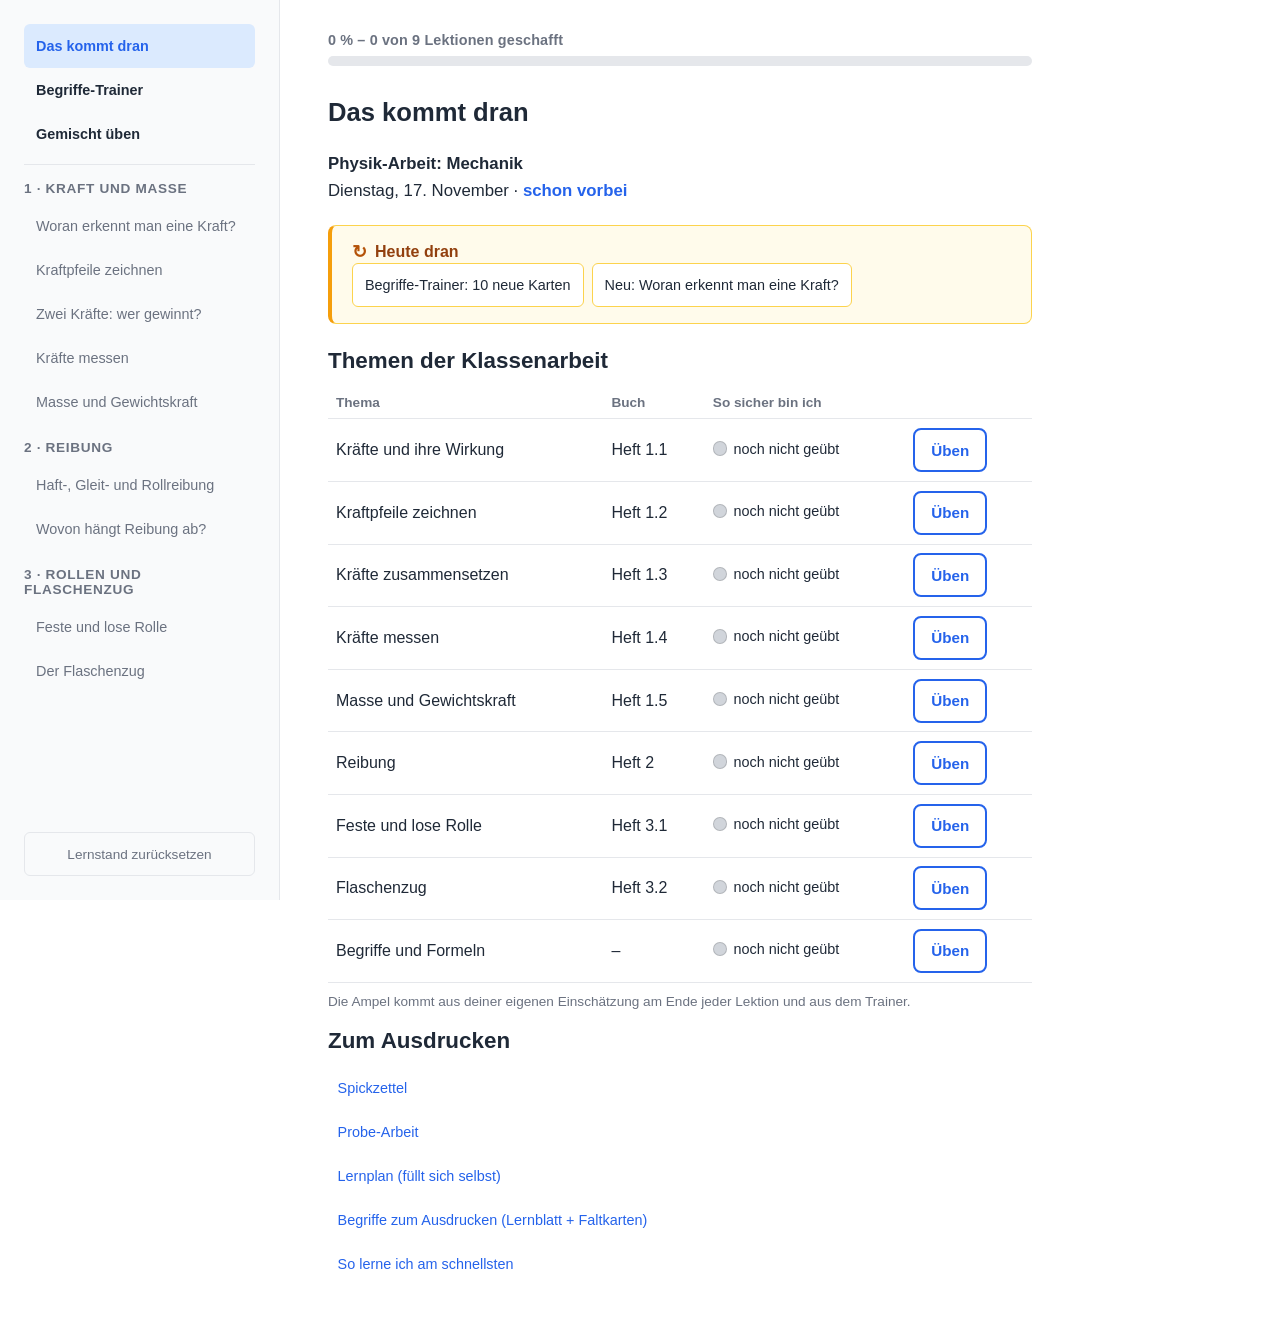
==== index.html @ 114d1ab0 "Lernpaket Physik-Arbeit Mechanik (Kräfte, Reibung, Rollen, Flaschenzug) Co-Authored-By: Claude Opus " ====
<!DOCTYPE html>
<html lang="de">
<head>
  <meta charset="UTF-8">
  <meta name="viewport" content="width=device-width, initial-scale=1.0">
  <title>Physik-Arbeit: Mechanik</title>
  <link rel="stylesheet" href="css/style.css?v=2">
</head>
<body>
  <button class="menu-toggle" id="menu-toggle" aria-label="Menü">&#9776;</button>
  <aside id="sidebar">
    <div id="nav"></div>
    <button id="reset-progress">Lernstand zurücksetzen</button>
  </aside>
  <main id="content">
    <div id="progress-section">
      <div id="progress-label"></div>
      <div id="progress-bar-container"><div id="progress-bar"></div></div>
    </div>
    <div id="lesson-container"></div>
  </main>
  <script src="js/ka-daten.js?v=2"></script>
  <script src="js/progress.js?v=2"></script>
  <script src="js/exercises.js?v=2"></script>
  <script src="js/trainer.js?v=2"></script>
  <script src="js/renderer.js?v=2"></script>
  <script src="js/cards.js?v=2"></script>
  <script src="js/sims.js?v=2"></script>
  <script src="js/lessons-kraft.js?v=2"></script>
  <script src="js/lessons-reibung.js?v=2"></script>
  <script src="js/lessons-rollen.js?v=2"></script>
  <script src="js/app.js?v=2"></script>
</body>
</html>
---- css/style.css ----
/* === CSS-Variablen === */
:root {
  --accent: #2563EB;
  --accent-light: #DBEAFE;
  --success: #16A34A;
  --error: #DC2626;
  --text: #1F2937;
  --text-light: #6B7280;
  --bg: #FFFFFF;
  --sidebar-bg: #F9FAFB;
  --border: #E5E7EB;
  --sidebar-width: 280px;
  --signal-high: #16A34A;
  --signal-low: #9CA3AF;
  --signal-carry: #F59E0B;
  --signal-active: #2563EB;
  --tap-min: 44px; /* Mindesthöhe für alles, was man antippt (iPad) */
}

/* === Reset === */
*,
*::before,
*::after {
  box-sizing: border-box;
  margin: 0;
  padding: 0;
}

/* === Body: CSS Grid Layout === */
body {
  display: grid;
  grid-template-columns: var(--sidebar-width) 1fr;
  min-height: 100vh;
  font-family: -apple-system, BlinkMacSystemFont, "Segoe UI", Roboto,
    "Helvetica Neue", Arial, sans-serif;
  color: var(--text);
  background: var(--bg);
}

/* === Sidebar === */
#sidebar {
  display: flex;
  flex-direction: column;
  background: var(--sidebar-bg);
  border-right: 1px solid var(--border);
  padding: 1.5rem;
  position: sticky;
  top: 0;
  height: 100vh;
  overflow-y: auto;
}

#sidebar h2 {
  font-size: 1.1rem;
  color: var(--accent);
  margin-bottom: 1.25rem;
  letter-spacing: 0.02em;
}

#sidebar h3 {
  font-size: 0.85rem;
  color: var(--text-light);
  text-transform: uppercase;
  letter-spacing: 0.05em;
  margin-bottom: 0.5rem;
  margin-top: 1rem;
}

#sidebar ul {
  list-style: none;
}

#sidebar li {
  padding: 0.5rem 0.75rem;
  border-radius: 6px;
  cursor: pointer;
  font-size: 0.9rem;
  color: var(--text);
  transition: background 0.15s ease;
}

#sidebar li:hover {
  background: var(--accent-light);
}

#sidebar li.active {
  background: var(--accent-light);
  color: var(--accent);
  font-weight: 600;
}

#sidebar li.completed {
  color: var(--success);
}

#sidebar li.in-progress {
  color: var(--text);
}

#sidebar li.not-started {
  color: var(--text-light);
}

/* Reset-Button: wird durch flex + margin-top:auto nach unten gedrückt */
#reset-progress {
  margin-top: auto;
  padding: 0.6rem 1rem;
  background: none;
  border: 1px solid var(--border);
  border-radius: 6px;
  color: var(--text-light);
  font-size: 0.85rem;
  cursor: pointer;
  transition: background 0.15s ease, color 0.15s ease;
}

#reset-progress:hover {
  background: var(--error);
  color: #fff;
  border-color: var(--error);
}

/* === Hauptinhalt === */
#content {
  padding: 2rem 3rem;
  max-width: 800px;
  min-width: 0; /* Grid-Spalte darf schmaler werden als ihr Inhalt (Handy) */
}

/* === Fortschrittsbalken === */
#progress-section {
  margin-bottom: 2rem;
}

#progress-label {
  font-size: 0.9rem;
  font-weight: 600;
  color: var(--text-light);
  margin-bottom: 0.5rem;
  letter-spacing: 0.01em;
}

#progress-bar-container {
  height: 10px;
  background: #E5E7EB;
  border-radius: 5px;
  overflow: hidden;
}

#progress-bar {
  height: 100%;
  background: var(--accent);
  border-radius: 5px;
  width: 0%;
  transition: width 0.4s ease;
}

/* === Spaced Repetition: "Heute faellig"-Sektion === */
#review-due {
  margin-bottom: 2rem;
}

.review-due-card {
  border: 1px solid #FCD34D;
  background: #FFFBEB;
  border-left: 4px solid #F59E0B;
  border-radius: 8px;
  padding: 1rem 1.25rem;
}

.review-due-head {
  font-size: 1rem;
  font-weight: 700;
  color: #92400E;
  display: flex;
  align-items: center;
  gap: 0.5rem;
}

.review-due-icon {
  display: inline-block;
  font-size: 1.1rem;
  color: #B45309;
}

.review-due-hint {
  font-size: 0.85rem;
  color: var(--text-light);
  margin: 0.4rem 0 0.8rem;
}

.review-due-list {
  display: flex;
  flex-wrap: wrap;
  gap: 0.5rem;
}

.review-due-btn {
  background: var(--bg);
  border: 1px solid #FCD34D;
  border-radius: 6px;
  padding: 0.5rem 0.75rem;
  font-size: 0.9rem;
  color: var(--text);
  cursor: pointer;
  text-align: left;
  transition: background 0.15s ease, border-color 0.15s ease;
  /* Touch-freundliche Mindesthoehe */
  min-height: 44px;
}

.review-due-btn:hover {
  background: #FEF3C7;
  border-color: #F59E0B;
}

/* Sidebar-Badge an faelliger Lektion */
.review-badge {
  margin-left: 0.4rem;
  font-size: 0.85rem;
  color: #B45309;
  font-weight: 700;
}

/* === Selbst-Check nach Lektionsabschluss (Assessment-Prompt) === */
.self-check {
  margin-top: 2rem;
  padding: 1.25rem;
  border: 1px solid var(--border);
  border-left: 4px solid var(--accent);
  border-radius: 8px;
  background: var(--accent-light);
}

.self-check-head {
  font-size: 1.05rem;
  font-weight: 700;
  color: var(--text);
}

.self-check-hint {
  font-size: 0.85rem;
  color: var(--text-light);
  margin: 0.4rem 0 1rem;
}

.self-check-btns {
  display: flex;
  flex-wrap: wrap;
  gap: 0.6rem;
}

.self-check-btn {
  flex: 1 1 140px;
  display: flex;
  flex-direction: column;
  align-items: center;
  gap: 0.15rem;
  padding: 0.7rem 0.5rem;
  border: 2px solid var(--border);
  border-radius: 8px;
  background: var(--bg);
  cursor: pointer;
  transition: border-color 0.15s ease, background 0.15s ease, transform 0.05s ease;
  /* Touch-freundlich */
  min-height: 56px;
}

.self-check-btn:hover { transform: translateY(-1px); }
.self-check-btn:active { transform: translateY(0); }

.sc-label { font-weight: 700; font-size: 0.95rem; color: var(--text); }
.sc-sub { font-size: 0.75rem; color: var(--text-light); }

.self-check-low:hover { border-color: #DC2626; background: #FEF2F2; }
.self-check-medium:hover { border-color: #F59E0B; background: #FFFBEB; }
.self-check-high:hover { border-color: var(--success); background: #F0FDF4; }

.self-check-done {
  font-size: 0.95rem;
  font-weight: 600;
  color: var(--success);
}

/* === Übungs-Header (Übung X von Y) === */
.exercise-header {
  font-size: 0.9rem;
  font-weight: 600;
  color: var(--text-light);
  margin-top: 2rem;
  margin-bottom: 0.75rem;
  padding-bottom: 0.5rem;
  border-bottom: 1px solid var(--border);
  letter-spacing: 0.02em;
  transition: color 0.3s ease;
}

.exercise-header:first-of-type {
  margin-top: 0.5rem;
}

.exercise-header.completed {
  color: var(--success);
}

.exercise-header.completed::after {
  content: ' ✓';
  font-weight: 700;
}

/* === Typografie === */
h1 {
  font-size: 1.8rem;
  margin-bottom: 1rem;
  color: var(--text);
}

h2 {
  font-size: 1.4rem;
  margin-bottom: 0.75rem;
  color: var(--text);
}

h3 {
  font-size: 1.1rem;
  margin-bottom: 0.5rem;
  color: var(--text);
}

p {
  line-height: 1.6;
  margin-bottom: 1rem;
  color: var(--text);
}

/* === Phase Tabs === */
.phase-tabs {
  display: flex;
  gap: 0;
  border-bottom: 2px solid var(--border);
  margin-bottom: 1.5rem;
}

.phase-tab {
  padding: 0.75rem 1.5rem;
  border: none;
  background: none;
  cursor: pointer;
  font-size: 0.95rem;
  color: var(--text-light);
  border-bottom: 2px solid transparent;
  margin-bottom: -2px;
  transition: all 0.2s;
}

.phase-tab:hover {
  color: var(--text);
}

.phase-tab.active {
  color: var(--accent);
  border-bottom-color: var(--accent);
  font-weight: 600;
}

/* === Phasen === */
.phase {
  display: none;
  animation: fadeIn 0.3s ease;
}

.phase.active {
  display: block;
}

@keyframes fadeIn {
  from { opacity: 0; transform: translateY(5px); }
  to { opacity: 1; transform: translateY(0); }
}

/* === Beispiel-Schritte === */
.example-step {
  background: var(--sidebar-bg);
  border: 1px solid var(--border);
  border-radius: 8px;
  margin-bottom: 0.75rem;
  overflow: hidden;
}

.example-step summary {
  padding: 0.75rem 1rem;
  cursor: pointer;
  font-weight: 600;
  color: var(--text);
  list-style: none;
}

.example-step summary::before {
  content: '▶ ';
  font-size: 0.7rem;
  margin-right: 0.5rem;
  transition: transform 0.2s;
  display: inline-block;
}

.example-step[open] summary::before {
  transform: rotate(90deg);
}

.step-content {
  padding: 0.75rem 1rem;
  border-top: 1px solid var(--border);
}

/* === Lektion Titel === */
#lesson-container h1 {
  margin-bottom: 1.5rem;
  font-size: 1.6rem;
}

/* === Uebungen allgemein === */
.exercise-question {
  font-weight: 600;
  margin-bottom: 1rem;
  font-size: 1.05rem;
}

.exercise-feedback {
  margin-top: 1rem;
  padding: 0.75rem 1rem;
  border-radius: 8px;
  font-size: 0.9rem;
}

.exercise-feedback.correct {
  background: #DCFCE7;
  color: #166534;
  border: 1px solid #BBF7D0;
}

.exercise-feedback.incorrect {
  background: #FEF2F2;
  color: #991B1B;
  border: 1px solid #FECACA;
}

/* === Multiple Choice === */
.mc-options {
  display: flex;
  flex-direction: column;
  gap: 0.5rem;
}

.mc-option {
  padding: 0.75rem 1rem;
  border: 2px solid var(--border);
  border-radius: 8px;
  background: white;
  cursor: pointer;
  text-align: left;
  font-size: 0.95rem;
  transition: all 0.2s;
}

.mc-option:hover:not(:disabled) {
  border-color: var(--accent);
  background: var(--accent-light);
}

.mc-option.correct {
  border-color: var(--success);
  background: #DCFCE7;
  color: #166534;
}

.mc-option.incorrect {
  border-color: var(--error);
  background: #FEF2F2;
  color: #991B1B;
}

.mc-option:disabled {
  cursor: not-allowed;
  opacity: 0.7;
}

.exercise-check-btn {
  margin-top: 1rem;
  padding: 0.6rem 1.5rem;
  background: var(--accent);
  color: white;
  border: none;
  border-radius: 6px;
  cursor: pointer;
  font-size: 0.95rem;
  transition: background 0.2s;
}

.exercise-check-btn:hover {
  background: #1D4ED8;
}

.exercise-check-btn:disabled {
  background: var(--text-light);
  cursor: not-allowed;
}

/* === Zuordnung === */
.matching-area {
  display: grid;
  grid-template-columns: 1fr 1fr;
  gap: 2rem;
  margin: 1rem 0;
}

.match-item {
  padding: 0.75rem 1rem;
  border: 2px solid var(--border);
  border-radius: 8px;
  cursor: pointer;
  text-align: center;
  margin-bottom: 0.5rem;
  transition: all 0.2s;
  user-select: none;
}

.match-item:hover {
  border-color: var(--accent);
}

.match-item.selected {
  border-color: var(--accent);
  background: var(--accent-light);
  box-shadow: 0 0 0 2px var(--accent-light);
}

.match-item.matched {
  opacity: 0.9;
  color: white;
  font-weight: 600;
}

/* === Responsive: Tablet (< 1024px) === */
@media (max-width: 1024px) {
  body {
    grid-template-columns: 1fr;
  }

  #sidebar {
    position: fixed;
    /* Feste Breite noetig, weil die Grid-Spalte hier wegfaellt. Verstecken per
       transform: translateX(-100%) verdeckt IMMER exakt die eigene Breite -
       robuster als ein fester left-Wert (sonst lugt die Sidebar ueber den Inhalt). */
    width: var(--sidebar-width);
    left: 0;
    top: 0;
    z-index: 100;
    transform: translateX(-100%);
    transition: transform 0.3s;
    box-shadow: none;
  }

  #sidebar.open {
    transform: translateX(0);
    box-shadow: 2px 0 10px rgba(0,0,0,0.1);
  }

  #content {
    padding: 1rem 1.5rem;
  }

  /* Fortschritts-Label nicht unter den fixen Hamburger schieben */
  #progress-label {
    padding-left: 52px;
    min-height: 32px;
  }

  /* Hamburger Button */
  .menu-toggle {
    display: block;
  }
}

@media (min-width: 1025px) {
  .menu-toggle {
    display: none;
  }
}

.menu-toggle {
  position: fixed;
  top: 1rem;
  left: 1rem;
  z-index: 101;
  background: var(--accent);
  color: white;
  border: none;
  border-radius: 6px;
  width: 44px;
  height: 44px;
  font-size: 1.2rem;
  cursor: pointer;
  /* display wird allein ueber die Media-Queries gesteuert (<=1024 block, >=1025 none).
     Kein display hier, sonst ueberschreibt diese spaeter stehende Regel die Query. */
}

.tip-box {
  background: #EFF6FF;
  border-left: 4px solid var(--accent);
  border-radius: 0 8px 8px 0;
  padding: 1rem 1.25rem;
  margin: 1.25rem 0;
}

.tip-box strong {
  color: var(--accent);
}

.warning-box {
  background: #FEF3C7;
  border-left: 4px solid #F59E0B;
  border-radius: 0 8px 8px 0;
  padding: 1rem 1.25rem;
  margin: 1.25rem 0;
}

.warning-box strong {
  color: #92400E;
}

.analogy-box {
  background: linear-gradient(135deg, #F0FDF4, #DCFCE7);
  border: 1px solid #BBF7D0;
  border-radius: 12px;
  padding: 1.25rem 1.5rem;
  margin: 1.25rem 0;
}

.analogy-box::before {
  content: '💡';
  font-size: 1.3rem;
  margin-right: 0.5rem;
}

/* === Ordering Exercise (Reihenfolge sortieren) === */
.exercise-ordering .ordering-list {
  list-style: none;
  padding: 0;
  margin: 1rem 0;
  counter-reset: ordering-counter;
}

.exercise-ordering .ordering-item {
  counter-increment: ordering-counter;
  display: flex;
  align-items: center;
  justify-content: space-between;
  padding: 0.75rem 1rem;
  border: 2px solid var(--border);
  border-radius: 8px;
  margin-bottom: 0.5rem;
  background: white;
  gap: 1rem;
  transition: border-color 0.15s, background 0.15s;
}

.exercise-ordering .ordering-item::before {
  content: counter(ordering-counter) ".";
  font-weight: 600;
  color: var(--text-light);
  min-width: 1.5rem;
  flex-shrink: 0;
}

.exercise-ordering .ordering-item:hover {
  border-color: var(--accent);
  background: var(--accent-light);
}

.exercise-ordering .ordering-text {
  flex: 1;
  font-size: 0.95rem;
  line-height: 1.4;
}

.exercise-ordering .ordering-buttons {
  display: flex;
  gap: 0.25rem;
  flex-shrink: 0;
}

.exercise-ordering .ordering-btn {
  width: 44px;
  height: 44px;
  border: 1px solid var(--border);
  border-radius: 6px;
  background: var(--sidebar-bg);
  cursor: pointer;
  font-size: 1.2rem;
  font-weight: bold;
  color: var(--text);
  transition: all 0.15s;
  display: inline-flex;
  align-items: center;
  justify-content: center;
}

.exercise-ordering .ordering-btn:hover:not(:disabled) {
  background: var(--accent);
  border-color: var(--accent);
  color: white;
}

.exercise-ordering .ordering-btn:disabled {
  opacity: 0.3;
  cursor: not-allowed;
}

/* Print-Stylesheet (für späteren AB-Export) */
@media print {
  .phase-tabs,
#sidebar,
#progress-section,
.menu-toggle {
    display: none !important;
  }
  .phase {
    display: block !important;
    page-break-before: always;
  }
  
}

/* =====================================================================
   Ergänzungen für Übungstypen und Boxen
   ===================================================================== */

/* why-context (amber) -- Motivation/Praxisbezug */
.why-context {
  background: #FFF1F2;
  border-left: 4px solid #FECDD3;
  padding: 0.85rem 1rem;
  border-radius: 8px;
  margin: 1rem 0;
}

/* Intro-Text ueber den Uebungen */
.exercises-intro {
  background: var(--accent-light);
  border-radius: 8px;
  padding: 0.85rem 1rem;
  margin-bottom: 1.25rem;
  font-size: 0.95rem;
}

/* neutrales Feedback (z.B. Loesung gezeigt) */
.exercise-feedback.neutral {
  background: #F3F4F6;
  color: #374151;
  border: 1px solid #E5E7EB;
}

/* "Loesung zeigen"-Button: dezent,
sekundaer */
.exercise-solve-btn {
  margin-top: 1rem;
  margin-left: 0.5rem;
  padding: 0.6rem 1.2rem;
  background: #fff;
  color: var(--accent);
  border: 1px solid var(--accent);
  border-radius: 6px;
  cursor: pointer;
  font-size: 0.95rem;
}
.exercise-solve-btn:hover { background: var(--accent-light); }

/* ---------------- Fill-in-blank (Lueckentext) ---------------- */
.exercise-fill .fill-text {
  font-size: 1.05rem;
  line-height: 2.4;
}
.fill-input {
  display: inline-block;
  min-width: 90px;
  padding: 0.3rem 0.5rem;
  margin: 0 2px;
  border: 2px solid var(--border);
  border-radius: 6px;
  font-size: 1rem;
  font-family: inherit;
  background: #fff;
}
.fill-input:focus { outline: none; border-color: var(--accent); }
.fill-input.correct { border-color: var(--success); background: #DCFCE7; }
.fill-input.incorrect { border-color: var(--error); background: #FEF2F2; }
.fill-input.revealed { border-color: #F59E0B; background: #FFFBEB; }
.fill-btn-row { display: flex; flex-wrap: wrap; gap: 0; align-items: center; }
.vocab-card {
  background: var(--sidebar-bg);
  border: 1px solid var(--border);
  border-radius: 12px;
  padding: 1.5rem;
  text-align: center;
}
.vocab-prompt {
  font-size: 1.5rem;
  font-weight: 600;
  color: var(--text);
  margin-bottom: 0.5rem;
}
.vocab-hint {
  font-size: 0.9rem;
  color: var(--text-light);
  margin-bottom: 1rem;
}
.vocab-input {
  width: 100%;
  max-width: 320px;
  padding: 0.7rem 0.9rem;
  font-size: 1.1rem;
  text-align: center;
  border: 2px solid var(--border);
  border-radius: 8px;
  font-family: inherit;
  margin: 0.5rem 0 1rem;
}
.vocab-input:focus { outline: none; border-color: var(--accent); }
.vocab-input.correct { border-color: var(--success); background: #DCFCE7; }
.vocab-input.incorrect { border-color: var(--error); background: #FEF2F2; }
.vocab-card .exercise-check-btn { margin-top: 0.25rem; min-height: 44px; }
.vocab-next { background: var(--success); }
.vocab-next:hover { background: #15803D; }
.vocab-done { font-size: 1.05rem; line-height: 1.6; }

/* ---------------- Listening ---------------- */
.listening-controls { display: flex; gap: 0.75rem; flex-wrap: wrap; margin: 0.5rem 0 1rem; }
.listening-play-btn,
.listening-slow-btn {
  padding: 0.7rem 1.4rem;
  min-height: 44px;
  border: none;
  border-radius: 8px;
  font-size: 1rem;
  cursor: pointer;
}
.listening-play-btn { background: var(--accent); color: #fff; }
.listening-play-btn:hover { background: #1D4ED8; }
.listening-slow-btn { background: var(--accent-light); color: var(--accent); }
.listening-slow-btn:hover { background: #BFDBFE; }
.listening-question { margin-top: 0.5rem; }
.listening-transcript {
  margin-top: 1rem;
  background: var(--sidebar-bg);
  border: 1px solid var(--border);
  border-radius: 8px;
  padding: 0.5rem 1rem;
}
.listening-transcript summary { cursor: pointer; color: var(--text-light); font-size: 0.9rem; }
.listening-transcript-text { margin-top: 0.5rem; font-style: italic; line-height: 1.6; }

/* ---------------- Free-text (Schreibaufgabe) ---------------- */
.freetext-area {
  width: 100%;
  padding: 0.8rem;
  border: 2px solid var(--border);
  border-radius: 8px;
  font-size: 1rem;
  font-family: inherit;
  line-height: 1.6;
  resize: vertical;
  margin-top: 0.5rem;
}
.freetext-area:focus { outline: none; border-color: var(--accent); }
.freetext-counter { font-size: 0.8rem; color: var(--text-light); margin: 0.3rem 0 0.5rem; }
.freetext-model {
  margin-top: 1rem;
  background: #F0FDF4;
  border: 1px solid #BBF7D0;
  border-radius: 8px;
  padding: 1rem;
}
.freetext-model-head { font-weight: 600; margin-bottom: 0.5rem; }
.freetext-model-text { line-height: 1.7; }
.freetext-model-hint { margin-top: 0.75rem; font-size: 0.88rem; color: var(--text-light); }
.freetext-selfcheck { margin-top: 1rem; }
.freetext-sc-head { font-weight: 600; margin-bottom: 0.5rem; }
.freetext-sc-btns { display: flex; gap: 0.6rem; flex-wrap: wrap; }
.freetext-sc-btn {
  padding: 0.6rem 1rem;
  min-height: 44px;
  border: 1px solid var(--border);
  border-radius: 8px;
  background: #fff;
  cursor: pointer;
  font-size: 0.95rem;
}
.freetext-sc-btn:hover { background: var(--sidebar-bg); }

/* PDF-Lernpaket-Links in der Sidebar */
#pdf-paket { margin-top: 1.5rem; padding-top: 1rem; border-top: 1px solid var(--border); }
#pdf-paket h3 { font-size: 0.95rem; color: var(--text); margin-bottom: 0.5rem; }
.pdf-links { list-style: none; padding: 0; margin: 0; }
.pdf-links li { margin: 0; }
.pdf-links a {
  display: block;
  padding: 0.55rem 0.6rem;
  color: var(--accent);
  text-decoration: none;
  font-size: 0.9rem;
  border-radius: 6px;
  min-height: 40px;
}
.pdf-links a:hover { background: var(--accent-light); }

/* =====================================================================
   KA-Vorlage (Lernpaket-Audit 11/2026)
   ===================================================================== */

/* Alles, was man antippt, mindestens 44 px hoch */
.mc-option, .match-item, .phase-tab, .exercise-check-btn, .exercise-solve-btn,
.fill-input, .vocab-input, #sidebar li, .ordering-btn, .self-check-btn,
.review-due-btn, .freetext-sc-btn, .listening-play-btn, .listening-slow-btn,
.topic-go, .trainer-speak, #reset-progress, .menu-toggle, summary, .pdf-links a {
  min-height: var(--tap-min);
}
.ordering-btn, .menu-toggle { min-width: var(--tap-min); }
summary { display: flex; align-items: center; }

/* Seitenleiste: Startseite + Trainer oben */
#nav h3 { margin-top: 1rem; }
.nav-top { border-bottom: 1px solid var(--border); padding-bottom: 0.5rem; margin-bottom: 0.25rem; }
.nav-top li { font-weight: 600; }
#sidebar li { display: flex; align-items: center; }

/* Startseite */
.start-date { font-size: 1.05rem; margin: 0.25rem 0 1.25rem; line-height: 1.6; }
.start-left { color: var(--accent); font-weight: 700; }
.start-small { font-size: 0.85rem; color: var(--text-light); margin: 0.5rem 0 1rem; }
#lesson-container > .review-due-card { margin-bottom: 1.5rem; }
.start-pending { border: 2px solid var(--accent); border-radius: 10px; padding: 0.75rem 1rem; margin-bottom: 1rem; }
.start-pending .self-check { margin-top: 0.5rem; border: none; padding: 0; background: none; }

.topic-table { width: 100%; border-collapse: collapse; margin: 0.5rem 0; }
.topic-table th, .topic-table td { text-align: left; padding: 0.55rem 0.5rem; border-bottom: 1px solid var(--border); vertical-align: middle; }
.topic-table th { font-size: 0.85rem; color: var(--text-light); font-weight: 600; }
.topic-go {
  padding: 0.4rem 1rem; border: 2px solid var(--accent); background: white; color: var(--accent);
  border-radius: 8px; font-weight: 600; cursor: pointer; font-size: 0.95rem;
}
.topic-go:hover { background: var(--accent-light); }

/* Ampel: Farbe UND Text, damit es auch ohne Farbsehen klar ist */
.ampel { display: inline-flex; align-items: center; gap: 0.4rem; font-size: 0.9rem; white-space: nowrap; }
.ampel-dot { width: 0.9rem; height: 0.9rem; border-radius: 50%; flex: none; border: 1px solid rgba(0,0,0,0.15); }
.ampel-none .ampel-dot { background: #D1D5DB; }
.ampel-low .ampel-dot { background: var(--error); }
.ampel-medium .ampel-dot { background: #F59E0B; }
.ampel-high .ampel-dot { background: var(--success); }
.ampel-partial .ampel-dot { background: linear-gradient(90deg, #F59E0B 50%, #D1D5DB 50%); }
.pdf-links a { display: flex; align-items: center; }
/* 6: Menü-Knopf (fixed, oben links) überdeckt sonst den ersten Eintrag der Seitenleiste */
@media (max-width: 1024px) { #sidebar { padding-top: 4.5rem; } }

/* Gemischt üben */
.mixed-go { margin: 0.25rem 0 1.25rem; }

/* Trainer */
.trainer-stats { display: flex; flex-wrap: wrap; gap: 0.5rem 1rem; font-size: 0.9rem; color: var(--text-light); margin: 0.25rem 0 1rem; }
.trainer-intro p { margin-bottom: 0.75rem; }
.trainer-small { font-size: 0.85rem; color: var(--text-light); }
.trainer-done-text { font-size: 1.1rem; color: var(--success); font-weight: 600; }
.vocab-progress { font-size: 0.85rem; color: var(--text-light); margin-bottom: 0.5rem; }
.trainer-back { font-size: 1.15rem; font-weight: 600; margin: 0.75rem 0; padding: 0.75rem 1rem; background: var(--accent-light); border-radius: 8px; }
.trainer-example { font-style: italic; color: var(--text-light); margin: 0.5rem 0; }
.trainer-speak {
  display: inline-flex; align-items: center; padding: 0.4rem 0.9rem; margin: 0.25rem 0.5rem 0.5rem 0;
  border: 1px solid var(--border); background: white; border-radius: 8px; cursor: pointer; font-size: 0.95rem;
}
.vocab-card .exercise-check-btn { margin-right: 0.5rem; }

/* Zahl tippen */
.number-row { display: flex; align-items: center; gap: 0.5rem; margin: 0.5rem 0; }
.number-input { width: 9rem; font-size: 1.05rem; }
.number-unit { font-weight: 600; }
.number-solution { margin: 0.5rem 0; padding: 0.5rem 0.75rem; background: white; border-radius: 6px; line-height: 1.7; }

@media (max-width: 600px) {
  #content { padding: 1rem; }
  .topic-table th:nth-child(2), .topic-table td:nth-child(2) { display: none; }
  .topic-table th, .topic-table td { padding: 0.5rem 0.3rem; }
  .ampel { white-space: normal; }
}

/* =====================================================================
   Interaktive Grafiken (js/sims.js)
   ===================================================================== */
.sim { border: 2px solid var(--accent-light); background: #FAFCFF; border-radius: 12px; padding: 1rem; margin: 1.25rem 0; }
.sim-title { font-weight: 700; color: var(--accent); margin-bottom: 0.6rem; }
.sim-small { font-weight: 400; font-size: 0.8rem; color: var(--text-light); }
.sim-row { display: block; margin: 0.4rem 0; }
.sim-label { display: block; font-size: 0.95rem; }
.sim input[type="range"] { width: 100%; min-height: var(--tap-min); accent-color: var(--accent); }
.sim-toggle { display: flex; flex-wrap: wrap; gap: 0.4rem; margin: 0.4rem 0; }
.sim-btn { min-height: var(--tap-min); padding: 0.4rem 0.9rem; border: 2px solid var(--border); background: white; border-radius: 8px; cursor: pointer; font-size: 0.9rem; }
.sim-btn.on { border-color: var(--accent); background: var(--accent-light); font-weight: 600; }
.sim-svg { width: 100%; height: auto; display: block; margin: 0.5rem 0; background: white; border-radius: 8px; }
.sim-skala { max-width: 340px; }
.sim-mini { max-width: 260px; display: inline-block; vertical-align: middle; margin: 0.25rem 0; }
.mc-option .sim-mini { max-width: 220px; pointer-events: none; }
.sim-out { background: white; border-left: 4px solid var(--accent); border-radius: 0 8px 8px 0; padding: 0.6rem 0.8rem; line-height: 1.6; min-height: 3rem; }
@keyframes simSlide { from { transform: translateX(0); } to { transform: translateX(40px); } }
.sim-slide { animation: simSlide 1.6s ease-in-out infinite alternate; }
@media (prefers-reduced-motion: reduce) { .sim-slide { animation: none; } }
/* Merksätze aus dem Heft */
.merke { border: 2px solid #2563EB; border-radius: 10px; padding: 0.75rem 1rem; margin: 1rem 0; background: #EFF6FF; }
.merke::before { content: 'Merke: '; font-weight: 700; color: #2563EB; }
.formel { font-size: 1.15rem; font-weight: 700; text-align: center; background: white; border: 1px dashed var(--accent); border-radius: 8px; padding: 0.6rem; margin: 0.75rem 0; }

/* Tabellen und Übersichten in den Erklärungen */
.info-table { width: 100%; border-collapse: collapse; margin: 0.75rem 0; font-size: 0.95rem; }
.info-table th, .info-table td { border: 1px solid var(--border); padding: 0.5rem 0.6rem; text-align: left; vertical-align: top; }
.info-table th { background: var(--accent-light); }
.klein { display: block; font-size: 0.85rem; color: var(--text-light); margin-top: 0.2rem; }
.wirkung-grid { display: grid; grid-template-columns: 1fr 1fr; gap: 0.75rem; margin: 0.75rem 0; }
.wirkung-box { border: 2px solid var(--accent-light); border-radius: 10px; padding: 0.6rem; background: white; }
.wirkung-head { font-weight: 700; color: var(--accent); margin-bottom: 0.4rem; }
.wirkung-item { padding: 0.4rem 0.5rem; border-radius: 6px; background: #F9FAFB; margin-bottom: 0.35rem; }
.wirkung-item span { font-size: 0.85rem; color: var(--text-light); }
@media (max-width: 600px) {
  .wirkung-grid { grid-template-columns: 1fr; }
  .info-table { font-size: 0.85rem; }
  .info-table th, .info-table td { padding: 0.4rem; }
}
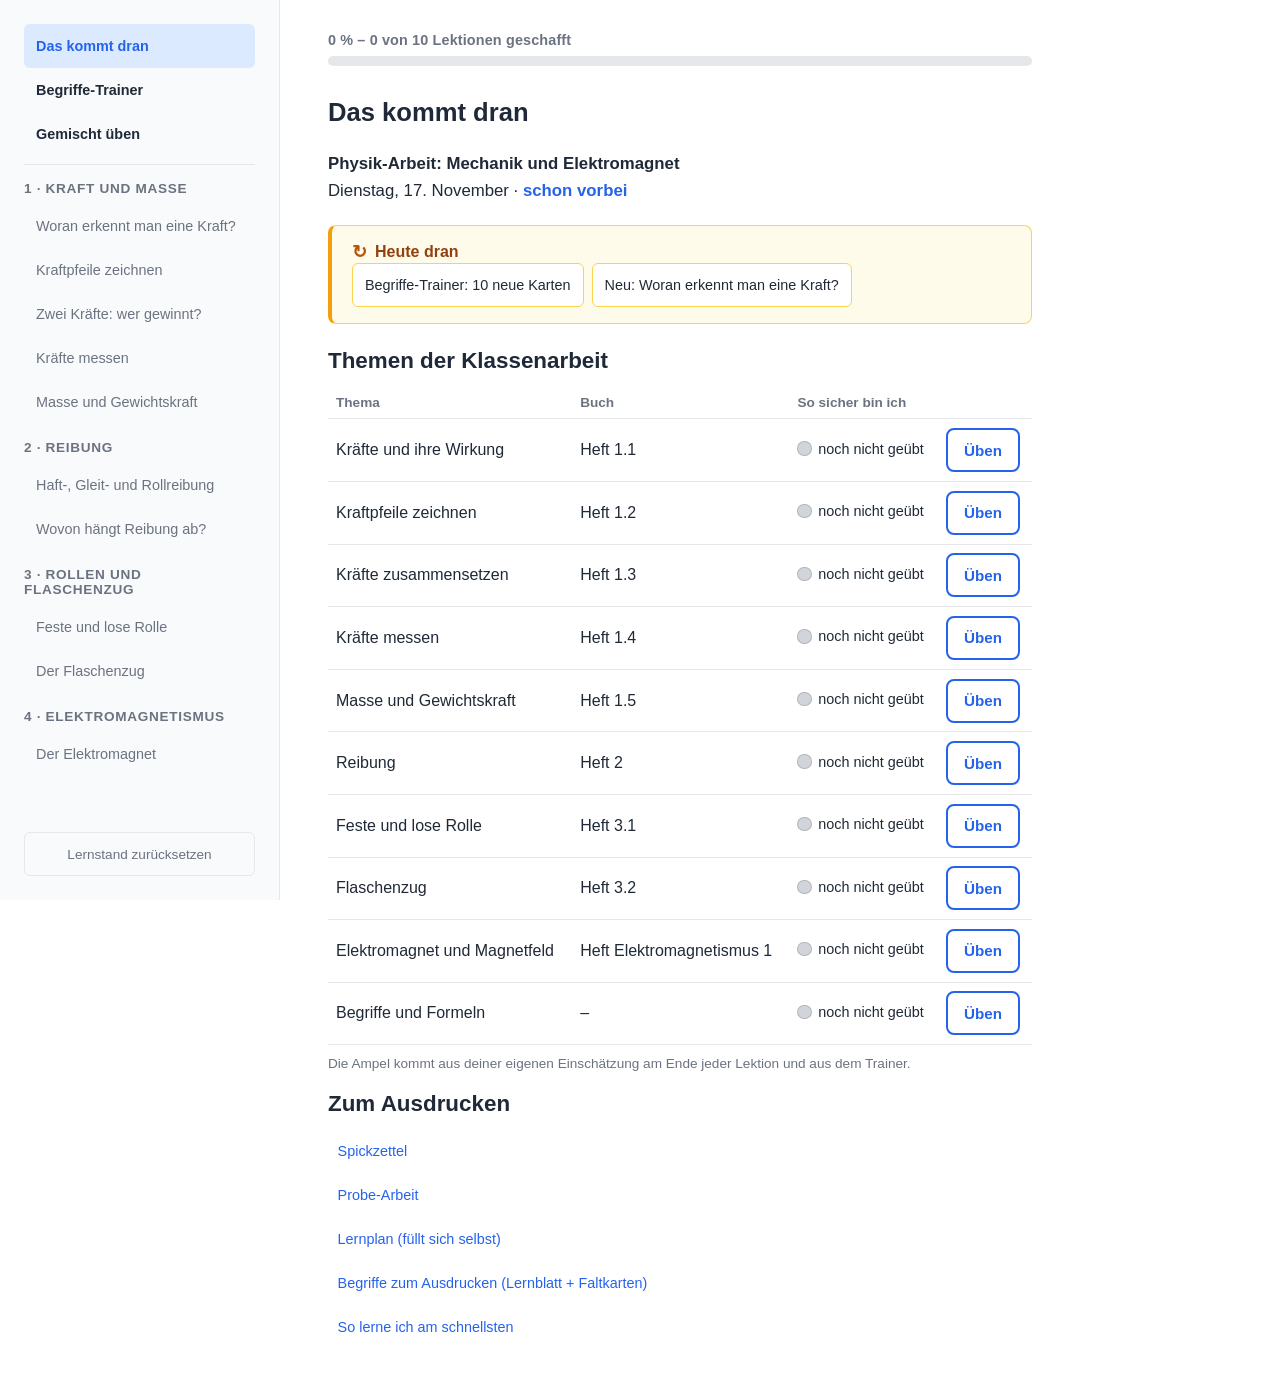
==== commit 333a04d2: "Lektion 10: Elektromagnet (Spule, Verstärken, Magnetfeld) + Karten, Spickzettel, Probe-Arbeit Co-Aut" ====
--- a/index.html
+++ b/index.html
@@ -3,8 +3,8 @@
 <head>
   <meta charset="UTF-8">
   <meta name="viewport" content="width=device-width, initial-scale=1.0">
-  <title>Physik-Arbeit: Mechanik</title>
-  <link rel="stylesheet" href="css/style.css?v=2">
+  <title>Physik-Arbeit: Mechanik und Elektromagnet</title>
+  <link rel="stylesheet" href="css/style.css?v=4">
 </head>
 <body>
   <button class="menu-toggle" id="menu-toggle" aria-label="Menü">&#9776;</button>
@@ -19,16 +19,17 @@
     </div>
     <div id="lesson-container"></div>
   </main>
-  <script src="js/ka-daten.js?v=2"></script>
-  <script src="js/progress.js?v=2"></script>
-  <script src="js/exercises.js?v=2"></script>
-  <script src="js/trainer.js?v=2"></script>
-  <script src="js/renderer.js?v=2"></script>
-  <script src="js/cards.js?v=2"></script>
-  <script src="js/sims.js?v=2"></script>
-  <script src="js/lessons-kraft.js?v=2"></script>
-  <script src="js/lessons-reibung.js?v=2"></script>
-  <script src="js/lessons-rollen.js?v=2"></script>
-  <script src="js/app.js?v=2"></script>
+  <script src="js/ka-daten.js?v=4"></script>
+  <script src="js/progress.js?v=4"></script>
+  <script src="js/exercises.js?v=4"></script>
+  <script src="js/trainer.js?v=4"></script>
+  <script src="js/renderer.js?v=4"></script>
+  <script src="js/cards.js?v=4"></script>
+  <script src="js/sims.js?v=4"></script>
+  <script src="js/lessons-kraft.js?v=4"></script>
+  <script src="js/lessons-reibung.js?v=4"></script>
+  <script src="js/lessons-rollen.js?v=4"></script>
+  <script src="js/lessons-em.js?v=4"></script>
+  <script src="js/app.js?v=4"></script>
 </body>
 </html>
